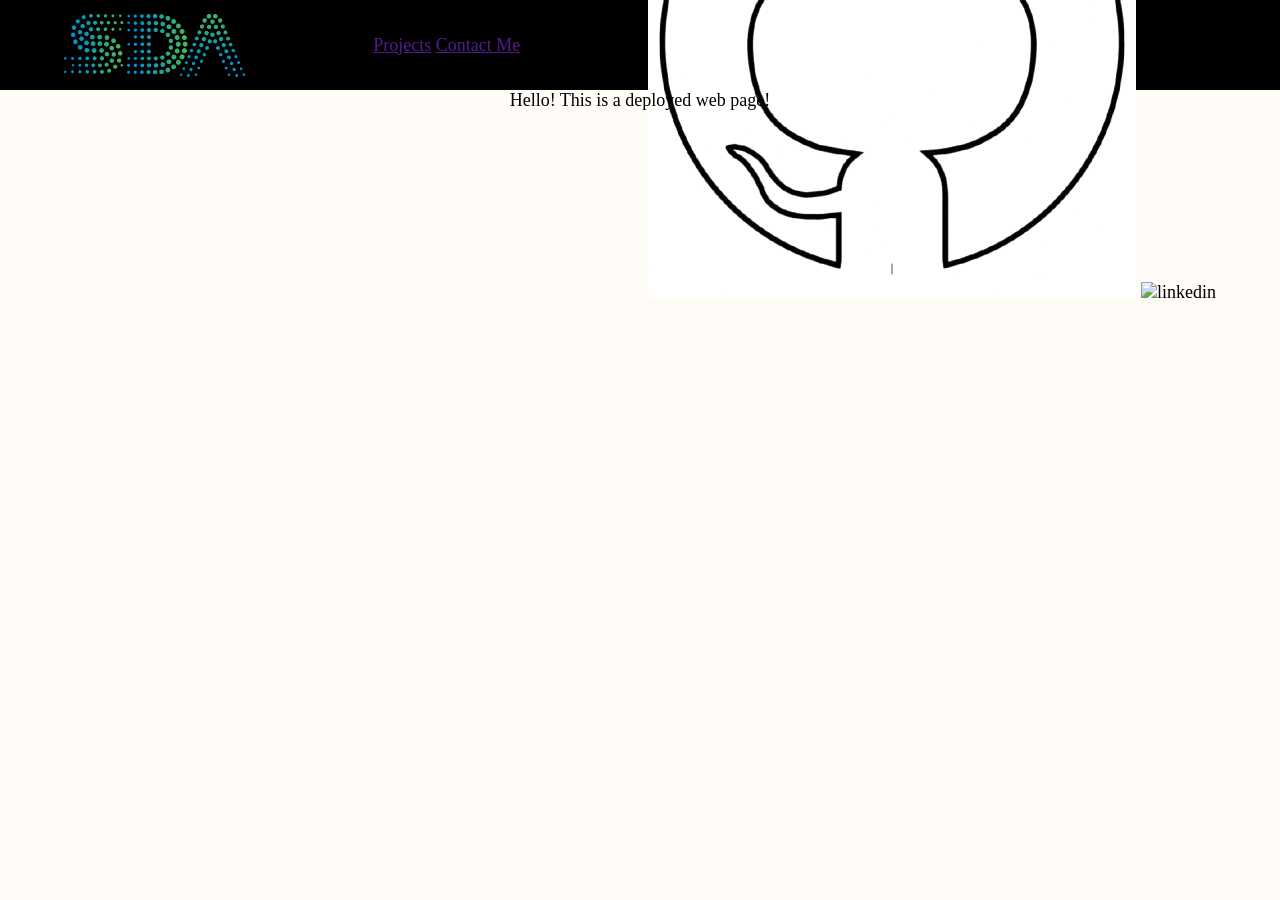
==== index.html @ ac1445d9 "initial" ====
<!DOCTYPE html>
<html lang="en">
<head>
    <meta charset="UTF-8">
    <meta name="viewport" content="width=device-width, initial-scale=1.0">
    <title>Mini Portfolio</title>
    <link rel="stylesheet" href="./css/style.css">
</head>
<body>
    <header>
        <img id="logo" src="./assets/SDA-logo.png" alt="SDA logo">
        <nav>
            <a href="">Projects</a>
            <a href="">Contact Me</a>
        </nav>
        <nav>
            <a href="https//:github.com" target="_blank"><img id="github-logo" src="./assets/github-logo.png"  alt="github"></a>
            <img src="" alt="linkedin">
        </nav>
    </header>
    <div>Hello! This is a deployed web page!</div>
</body>
</html>
---- css/style.css ----
* {
    font-size: large;
    text-align: center;
    margin: 0 auto;
}
body{
    background-color: rgb(255, 252, 248);
    height: 100vh;
}
header{
    display: flex;
    background-color: black;
    height: 10%;
    align-items: center;
}
#logo {
    height: 70%;
    width: auto;
}
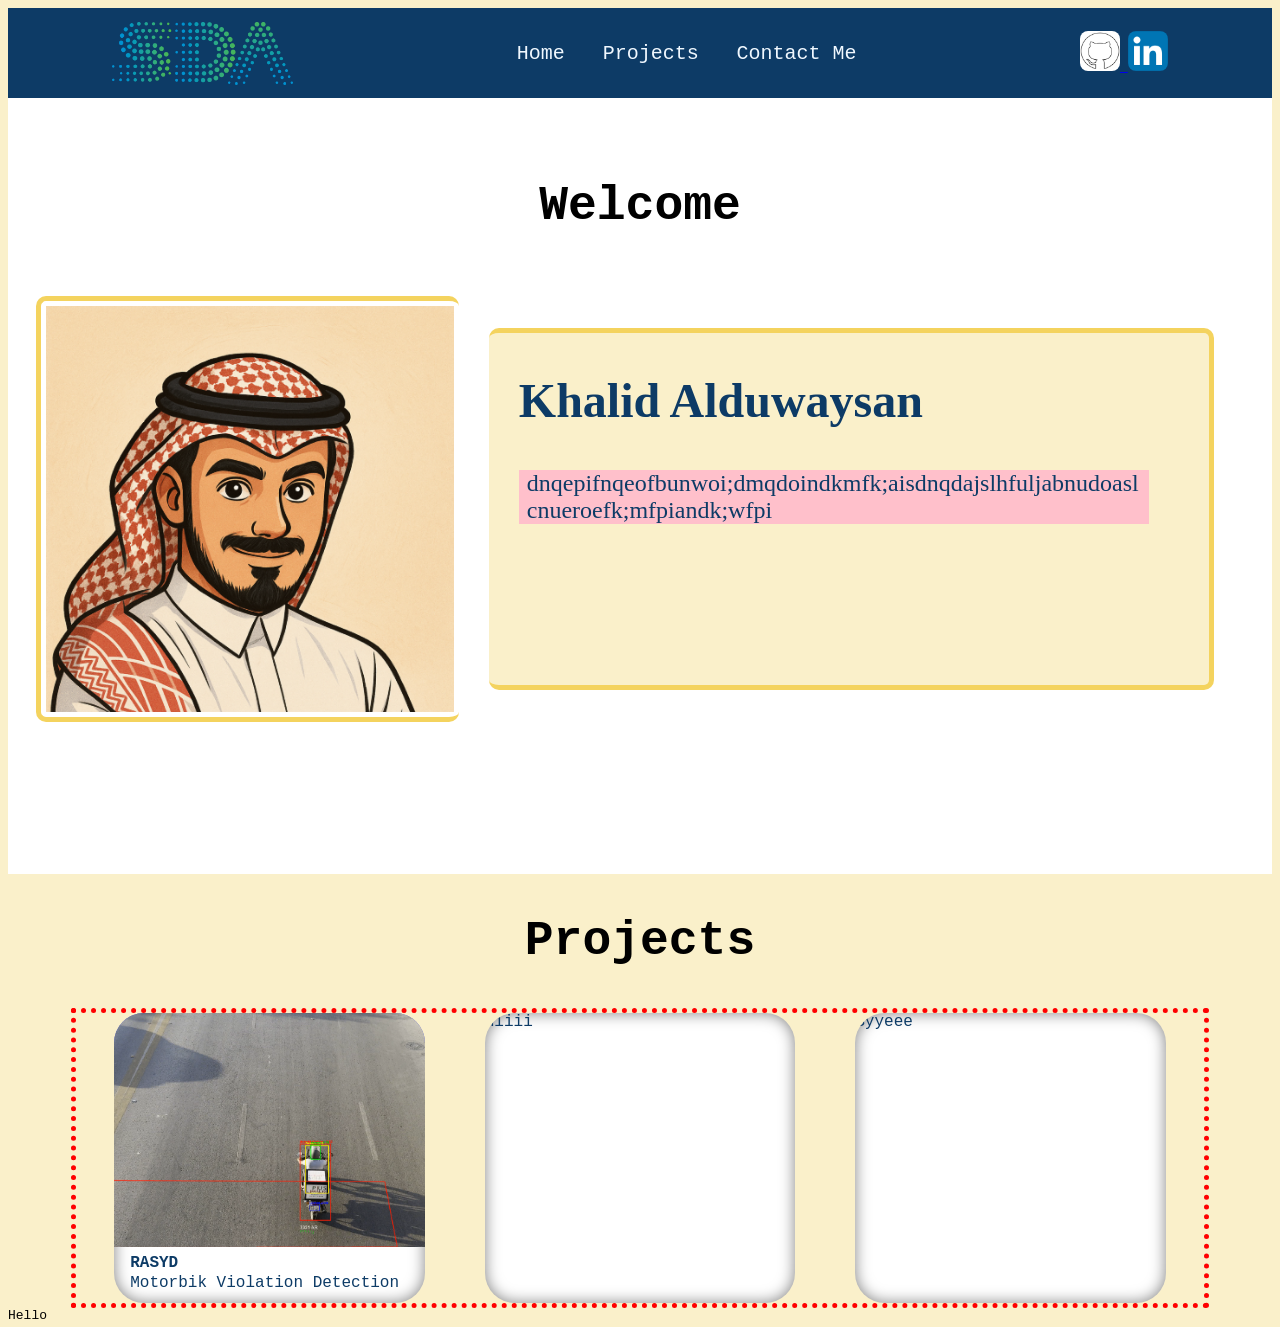
==== commit ceaf586f: "update portfolio" ====
--- a/index.html
+++ b/index.html
@@ -1,23 +1,62 @@
 <!DOCTYPE html>
 <html lang="en">
+
 <head>
     <meta charset="UTF-8">
     <meta name="viewport" content="width=device-width, initial-scale=1.0">
     <title>Mini Portfolio</title>
     <link rel="stylesheet" href="./css/style.css">
 </head>
+
 <body>
     <header>
-        <img id="logo" src="./assets/SDA-logo.png" alt="SDA logo">
-        <nav>
+        <img id="sda-logo" src="./assets/SDA-logo.png" alt="SDA logo">
+        <nav id="about-me">
+            <a href="">Home</a>
             <a href="">Projects</a>
             <a href="">Contact Me</a>
         </nav>
         <nav>
-            <a href="https//:github.com" target="_blank"><img id="github-logo" src="./assets/github-logo.png"  alt="github"></a>
-            <img src="" alt="linkedin">
+            <a href="https://github.com/Duwaysan" target="_blank">
+                <img class="nav-logo" src="./assets/github-logo.png" alt="github">
+            </a>
+            <a href="https://www.linkedin.com/in/kduwaysan/">
+                <img class="nav-logo" src="./assets/linkedin-logo.png" alt="linkedin">
+            </a>
         </nav>
     </header>
-    <div>Hello! This is a deployed web page!</div>
+    <section id="main">
+        <h1>Welcome</h1>
+        <div id="portfolio-container">
+            <img src="./assets/pfp.png" alt="profile">
+            <div id="description-container">
+                <h2>Khalid Alduwaysan</h2>
+                <div>dnqepifnqeofbunwoi;dmqdoindkmfk;aisdnqdajslhfuljabnudoaslcnueroefk;mfpiandk;wfpi</div>
+            </div>
+        </div>
+    </section>
+    <section id="featured">
+        <h2>
+            Projects
+        </h2>
+        <div id="projects-container">
+            <div class="project">
+
+                <img id="rasyd" src="./assets/rasyd.png" alt="Rasyd-project">
+                <div class="project-description">
+                    <h3>RASYD</h3>
+                    <div>Motorbik Violation Detection</div>
+                </div>
+            </div>
+            <div class="project">Hiiii</div>
+            <div class="project">Byyeee</div>
+        </div>
+
+
+    </section>
+    <footer>
+        Hello
+    </footer>
 </body>
+
 </html>
--- a/css/style.css
+++ b/css/style.css
@@ -1,19 +1,144 @@
 * {
-    font-size: large;
+    box-sizing: border-box;
+}
+body {
+    background-color: #FAF0CA;
+    height: 100vh;
+    font-family: monospace;
+}
+
+#main > h1 {
     text-align: center;
-    margin: 0 auto;
 }
-body{
-    background-color: rgb(255, 252, 248);
-    height: 100vh;
-}
-header{
+
+header {
     display: flex;
-    background-color: black;
+    background-color: #0D3B66;
     height: 10%;
     align-items: center;
+    justify-content: space-around;
+
 }
-#logo {
+
+#sda-logo {
     height: 70%;
     width: auto;
 }
+
+#about-me>a {
+    color: aliceblue;
+    margin: 0 15px;
+    text-decoration: none;
+    font-size: 20px;
+}
+
+#website {
+    width: 40px;
+    height: 40px;
+    background-color: aqua;
+}
+
+.nav-logo {
+    width: 40px;
+    height: 40px;
+    /* border: 4px solid rgb(153, 75, 75); */
+    border-radius: 20%
+}
+
+
+#main {
+    padding: 20px 20px 150px 20px ;
+    display: flex;
+    background-color: rgb(255, 255, 255);
+    /* flex-direction: column; */
+    flex-wrap: wrap;
+}
+h1 {
+    font-size: 48px;
+    width: 100%;
+    margin: 5% 0;
+}
+
+img[alt="profile"] {
+    width: 35%;
+    border-radius: 10px;
+    border: 5px solid #F4D35E;
+    border-right: none;
+    padding: 5px;
+}
+
+#portfolio-container {
+    /* margin: ; */
+    width: 100%;
+    display: flex;
+    justify-content: center;
+    align-items: center;
+}
+
+#description-container {
+
+    height: 85%;
+    margin:  30px;
+    padding: 0 60px 0 30px;
+    /* text-align: start; */
+    display: flex;  
+    flex-direction: column;
+    justify-content: start;
+    align-items: start;
+    background-color: #FAF0CA;
+    border-radius: 10px;
+    font-family: 'Times New Roman';
+    border: 5px solid #F4D35E;
+    border-left: none;
+    color: #0D3B66;
+}
+#description-container > h2 {
+    font-size: 48px;
+}
+#description-container > div {
+    /* width: 70%; */
+    font-size: 24px;
+    background-color: pink;
+    word-break: break-word;
+}
+
+#featured > h2 {
+    font-size: 48px;
+    text-align: center;
+    display: flex;
+    align-items: center;
+    flex-direction: column;
+}
+#projects-container{
+    width: 90%;
+    height: 300px;
+    margin: 0 auto;
+    display: grid;
+    grid-template-columns: 1fr 1fr 1fr;
+    grid-template-rows: 1fr;
+    border: 5px dotted red;
+
+}
+
+.project{
+    background-color: #ffffff;
+    padding: 0;
+    margin: 0 30px;
+    /* border: 5px solid grey; */
+    box-shadow: 0 0 10px rgba(0, 0, 0, 0.5);
+    border-radius: 30px;
+    overflow: hidden;
+    box-shadow: inset 0px 0px 15px rgba(0, 0, 0, 0.5);
+    
+}
+.project-description > h3, div{
+    margin: 2px 0;
+    padding: 0 8px;
+    color: #0D3B66;
+    font-size: 16px;
+}
+#rasyd {
+    /* filter: drop-shadow(0 15px 15px rgba(0,0,255,.6)); */
+    width: 100%;
+    box-shadow: inset 0 -60px 120px rgba(0, 0, 255, .9);
+}
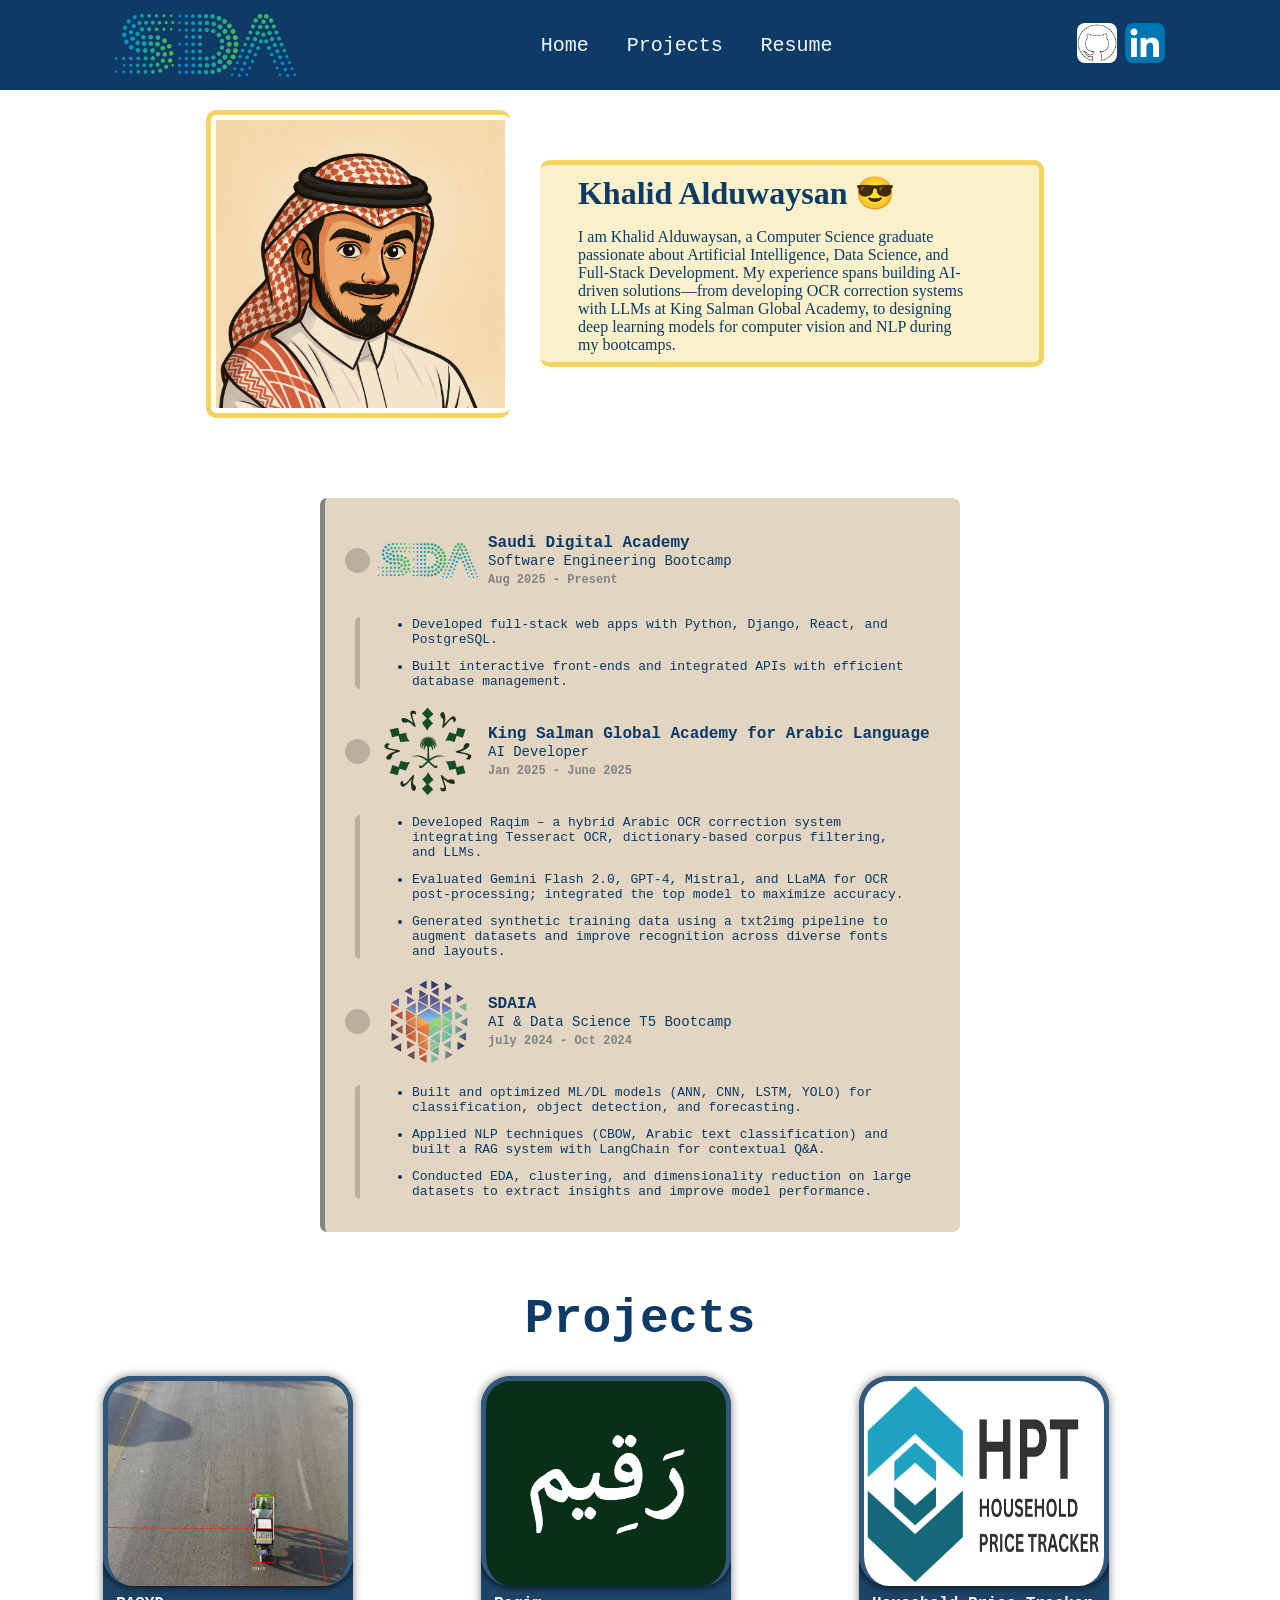
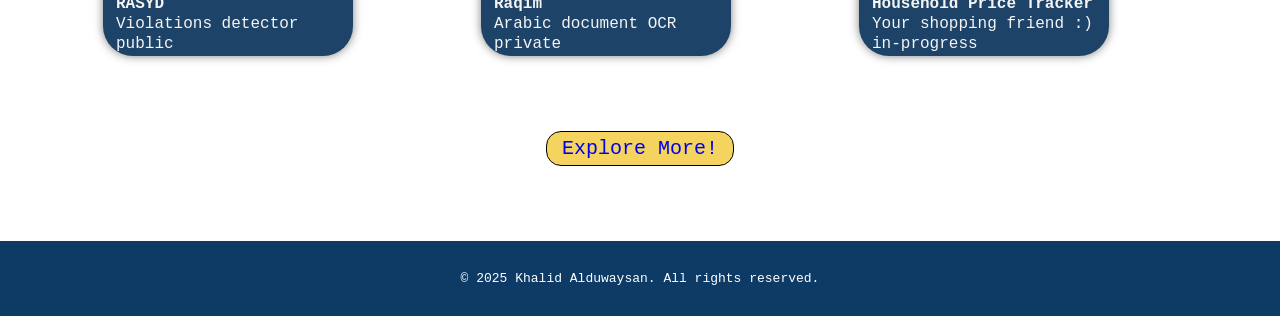
==== commit b4e3d64f: "update portfolio" ====
--- a/index.html
+++ b/index.html
@@ -11,27 +11,112 @@
 <body>
     <header>
         <img id="sda-logo" src="./assets/SDA-logo.png" alt="SDA logo">
-        <nav id="about-me">
-            <a href="">Home</a>
-            <a href="">Projects</a>
-            <a href="">Contact Me</a>
+        <nav id="header">
+            <a href="./index.html">Home</a>
+            <a href="./projects.html">Projects</a>
+            <a href="./assets/khalid-resume.pdf" target="_blank">Resume</a>
         </nav>
         <nav>
             <a href="https://github.com/Duwaysan" target="_blank">
                 <img class="nav-logo" src="./assets/github-logo.png" alt="github">
             </a>
-            <a href="https://www.linkedin.com/in/kduwaysan/">
+            <a href="https://www.linkedin.com/in/kduwaysan/" target="black">
                 <img class="nav-logo" src="./assets/linkedin-logo.png" alt="linkedin">
             </a>
         </nav>
     </header>
     <section id="main">
-        <h1>Welcome</h1>
+        <!-- <h1>Welcome</h1> -->
         <div id="portfolio-container">
             <img src="./assets/pfp.png" alt="profile">
             <div id="description-container">
-                <h2>Khalid Alduwaysan</h2>
-                <div>dnqepifnqeofbunwoi;dmqdoindkmfk;aisdnqdajslhfuljabnudoaslcnueroefk;mfpiandk;wfpi</div>
+                <h2>Khalid Alduwaysan 😎</h2>
+                <div>I am Khalid Alduwaysan, a Computer Science graduate passionate about Artificial Intelligence, Data
+                    Science, and Full-Stack Development. My experience spans building AI-driven solutions—from
+                    developing OCR correction systems with LLMs at King Salman Global Academy, to designing deep
+                    learning models for computer vision and NLP during my bootcamps.</div>
+            </div>
+        </div>
+    </section>
+    <section id="experiences-container">
+        <div class="experience-card">
+            <div class="experience-header">
+                <!-- <div class="experience-header"></div> -->
+                <span class="circle"></span>
+                <img id="experience-logos" src="./assets/SDA-logo.png" alt="sda-logo">
+                <h3 class="experience-title">Saudi Digital Academy  
+                    <br>
+                    <span class="position">Software Engineering Bootcamp</span>
+                    <br>
+                    <span class="dates">Aug 2025 - Present</span>
+                </h3> 
+                  
+            </div>
+            <div class="experience-description">
+                <ul class="custom-bullets">
+                      <li>
+                        Developed full-stack web apps with Python, Django, React, and PostgreSQL.
+                    </li>
+  <li>
+    Built interactive front-ends and integrated APIs with efficient database management.
+
+  </li>
+                </ul>
+            </div>
+        </div>
+        <div class="experience-card">
+            <div class="experience-header">
+                <!-- <div class="experience-header"></div> -->
+                <span class="circle"></span>
+                <img id="experience-logos" src="./assets/ksgafal.png" alt="king-salman-global-academy-for-arabic-language">
+                <h3 class="experience-title">King Salman Global Academy for Arabic Language 
+                                        <br>
+                    <span class="position">AI Developer</span>
+                    <br>
+                    <span class="dates">Jan 2025 - June 2025</span>
+                </h3>
+            </div>
+            <div class="experience-description">
+                <ul class="custom-bullets">
+                    <li>
+                         Developed Raqim – a hybrid Arabic OCR correction system integrating Tesseract OCR, dictionary-based corpus filtering, and LLMs.
+                    </li>
+                    <li>
+                         Evaluated Gemini Flash 2.0, GPT-4, Mistral, and LLaMA for OCR post-processing; integrated the top model to maximize accuracy.
+                    </li>
+                    <li>
+                        Generated synthetic training data using a txt2img pipeline to augment datasets and improve recognition across diverse fonts and layouts.
+                    </li>
+                </ul>
+            </div>
+        </div>
+        <div class="experience-card">
+            <div class="experience-header">
+                <!-- <div class="experience-header"></div> -->
+                <span class="circle"></span>
+                <img id="experience-logos" src="./assets/SDAIA.png" alt="sdaia-logo">
+                <h3 class="experience-title">SDAIA
+                                        <br>
+                    <span class="position">AI & Data Science T5 Bootcamp</span>
+                    <br>
+                    <span class="dates">july 2024 - Oct 2024</span>
+                </h3>
+            </div>
+            <div class="experience-description">
+                <ul class="custom-bullets">
+                    <li>
+    Built and optimized ML/DL models (ANN, CNN, LSTM, YOLO) for classification, object detection, 
+    and forecasting.
+  </li>
+                    <li>
+    Applied NLP techniques (CBOW, Arabic text classification) and built a RAG system with LangChain 
+    for contextual Q&amp;A.
+  </li>
+  <li>
+    Conducted EDA, clustering, and dimensionality reduction on large datasets to extract insights 
+    and improve model performance.
+  </li>
+                </ul>
             </div>
         </div>
     </section>
@@ -40,22 +125,40 @@
             Projects
         </h2>
         <div id="projects-container">
-            <div class="project">
-
-                <img id="rasyd" src="./assets/rasyd.png" alt="Rasyd-project">
+            <a class="project-card" href="https://github.com/Duwaysan/Detect-Violated-Motorbikes-Delivery-RASYD"
+                target="_blank">
+                <img class="project-img" src="./assets/rasyd.png" alt="Rasyd-project">
                 <div class="project-description">
                     <h3>RASYD</h3>
-                    <div>Motorbik Violation Detection</div>
+                    <div>Violations detector</div>
+                    <div class="private">public</div>
+
+                </div>
+            </a>
+            <div class="project-card">
+                <img class="project-img" src="./assets/raqim-project.png" alt="Rasyd-project">
+                <div class="project-description">
+                    <h3>Raqim</h3>
+                    <div>Arabic document OCR</div>
+                    <div class="private">private</div>
                 </div>
             </div>
-            <div class="project">Hiiii</div>
-            <div class="project">Byyeee</div>
+            <div class="project-card">
+                <img class="project-img" id="Household-img" src="./assets/household-price-tracker.png"
+                    alt="household-price-tracker-project">
+                <div class="project-description">
+                    <h3>Household Price Tracker</h3>
+                    <div>Your shopping friend :)</div>
+                    <div class="public">in-progress</div>
+                </div>
+            </div>
         </div>
 
+        <a id="nav-projects" href="./projects.html">Explore More!</a>
 
     </section>
     <footer>
-        Hello
+        &copy; 2025 Khalid Alduwaysan. All rights reserved.
     </footer>
 </body>
 
--- a/css/style.css
+++ b/css/style.css
@@ -1,15 +1,15 @@
 * {
     box-sizing: border-box;
 }
+
 body {
-    background-color: #FAF0CA;
+    background-color: #ffffff;
     height: 100vh;
+    width: 100vw;
     font-family: monospace;
-}
-
-#main > h1 {
-    text-align: center;
-}
+    margin: 0 auto;
+}
+
 
 header {
     display: flex;
@@ -25,18 +25,17 @@
     width: auto;
 }
 
-#about-me>a {
+#header>a {
     color: aliceblue;
     margin: 0 15px;
     text-decoration: none;
     font-size: 20px;
 }
 
-#website {
-    width: 40px;
-    height: 40px;
-    background-color: aqua;
-}
+#main>h1 {
+    text-align: center;
+}
+
 
 .nav-logo {
     width: 40px;
@@ -46,17 +45,28 @@
 }
 
 
+h1 {
+    font-size: 48px;
+    width: 100%;
+    margin: 5% 0;
+}
+
 #main {
-    padding: 20px 20px 150px 20px ;
+    padding: 20px 20px 80px 20px;
     display: flex;
     background-color: rgb(255, 255, 255);
     /* flex-direction: column; */
     flex-wrap: wrap;
 }
-h1 {
-    font-size: 48px;
-    width: 100%;
-    margin: 5% 0;
+
+#portfolio-container {
+    width: 70%;
+    height: auto;
+    margin: 0 auto;
+    display: flex;
+    justify-content: center;
+    align-items: center;
+
 }
 
 img[alt="profile"] {
@@ -67,21 +77,15 @@
     padding: 5px;
 }
 
-#portfolio-container {
-    /* margin: ; */
-    width: 100%;
-    display: flex;
-    justify-content: center;
-    align-items: center;
-}
 
 #description-container {
 
-    height: 85%;
-    margin:  30px;
+    width: 65%;
+    height: auto;
+    margin: 30px;
     padding: 0 60px 0 30px;
     /* text-align: start; */
-    display: flex;  
+    display: flex;
     flex-direction: column;
     justify-content: start;
     align-items: start;
@@ -92,53 +96,224 @@
     border-left: none;
     color: #0D3B66;
 }
-#description-container > h2 {
-    font-size: 48px;
-}
-#description-container > div {
+
+#description-container>h2 {
+    width: 100%;
+    font-size: 200%;
+}
+
+#description-container>div {
     /* width: 70%; */
-    font-size: 24px;
-    background-color: pink;
+    font-size: 100%;
     word-break: break-word;
 }
 
-#featured > h2 {
+#description-container>h2,
+div {
+    margin: 2%;
+}
+
+#experiences-container {
+    background-color: #e2d5c1;
+    width: 50%;
+    height: auto;
+    margin: 0 auto 30px auto;
+    padding: 20px;
+    display: flex;
+    flex-direction: column;
+    justify-content: center;
+    align-items: start;
+    border-radius: 7px;
+    border-left: #848484 solid 5px;
+}
+.circle {
+  display: inline-block;
+  width: 25px;
+  height: 25px;
+  background: #baaf9f;
+  border-radius: 50%;  /* makes it a perfect circle */
+  margin-right: 8px;   /* space between circle and text */
+}
+
+.experience-card {
+    padding:0;
+    margin: 0 auto;
+}
+
+#experience-logos {
+    width: 100px;
+    margin-right: 10px;
+}
+.experience-header {
+    display: flex;
+    align-items: center;  
+    padding:0; 
+    margin: 0 auto;
+}
+.dates {
+    font-size: 12px;
+    color: #848484;
+}
+.experience-description {
+    border-left: 5px solid #baaf9f;
+    border-radius: 5px;
+    margin-left: 10px;
+}
+.experience-title {
+    color: #0D3B66;
+    font-size: 16px;
+}
+.position {
+        color: #0D3B66;
+    font-size: 14px;
+    font-weight: normal;
+}
+.custom-bullets li {
+    margin: 12px;
+    font-size: 13px;
+    color: #0D3B66;
+}
+
+
+#featured {
+    /* background-color: #0D3B66; */
+    padding: 30px 10px 0 10px;
+    display: flex;
+    flex-direction: column;
+    align-items: center;
+    /* justify-content: space-around; */
+}
+#featured>h2 {
+    margin: 0 auto;
     font-size: 48px;
     text-align: center;
     display: flex;
     align-items: center;
     flex-direction: column;
-}
-#projects-container{
+    color: #0D3B66;
+    border-bottom: 3px ;
+}
+
+#projects-container {
     width: 90%;
-    height: 300px;
+    height: 280px;
     margin: 0 auto;
     display: grid;
     grid-template-columns: 1fr 1fr 1fr;
     grid-template-rows: 1fr;
-    border: 5px dotted red;
-
-}
-
-.project{
-    background-color: #ffffff;
+    /* border: 5px dotted red; */
+    margin-top: 30px;
+
+}
+
+.project-card {
+    width: 250px;
+    background-color: #1d4468;
     padding: 0;
     margin: 0 30px;
     /* border: 5px solid grey; */
     box-shadow: 0 0 10px rgba(0, 0, 0, 0.5);
     border-radius: 30px;
     overflow: hidden;
-    box-shadow: inset 0px 0px 15px rgba(0, 0, 0, 0.5);
-    
-}
-.project-description > h3, div{
+    /* box-shadow: inset 0px 0px 15px rgba(0, 0, 0, 0.5); */
+
+}
+
+a {
+    text-decoration: none;
+}
+
+.project-description>h3,
+
+.project-description>div {
     margin: 2px 0;
     padding: 0 8px;
-    color: #0D3B66;
+    color: #f4f4f4;
     font-size: 16px;
-}
+
+}
+
 #rasyd {
     /* filter: drop-shadow(0 15px 15px rgba(0,0,255,.6)); */
     width: 100%;
-    box-shadow: inset 0 -60px 120px rgba(0, 0, 255, .9);
-}+    height: 75%;
+    /* box-shadow: inset 0 -60px 120px rgba(0, 0, 255, .9); */
+}
+
+.project-img {
+    width: 100%;
+    height: 75%;
+  
+    border: 5px solid #31577b;
+    border-bottom:none ;
+    box-shadow: 0 0 10px rgba(0, 0, 0, 1);
+    border-radius: 30px;
+}
+#household-img {
+    width: 100%;
+    height: 75%;
+    /* overflow: ; */
+}
+
+.private {
+    font-size: 12px;
+}
+.public {
+    font-size: 12px;
+}
+#nav-projects {
+    /* display: flex; */
+    margin: 75px;
+    padding: 5px 15px 5px 15px;
+    /* width: 150px; */
+    /* height: 50px; */
+    background-color: lightblue;
+    border-radius: 25%;
+    justify-content: center;
+    align-items: center;
+    border: 1.5px solid black; 
+    font-size: 20px;
+    /* border: 5px solid #F4D35E; */
+    background-color: #F4D35E;
+    border-radius: 15px;
+}
+
+footer {
+    display:flex;
+    width: 100vw;
+    height: 75px;
+    color: white;
+    background-color: #0D3B66;
+    justify-content: center;
+    align-items: center;
+}
+
+/* ###### Project Template ###### */
+#projects-grid-container {
+    margin: 30px auto;
+    display: flex;
+    justify-content: center;
+    flex-direction: column;
+    align-items: center;
+}
+#title-projects {
+    font-size: 20px;
+    border: 5px solid #F4D35E;
+    background-color: #F4D35E;
+    border-radius: 15px;
+
+}
+#projects-bg {
+    display: grid;
+    width: 60%;
+    grid-template-columns: 1.5fr 3fr;
+    grid-template-rows: 1fr*4;
+    /* border: red dotted 5px; */
+}
+
+.projects-images,.project-overview {
+    margin: 10px;
+    padding: 10px;
+    border: 5px solid #F4D35E;
+    border-radius: 5px;
+}
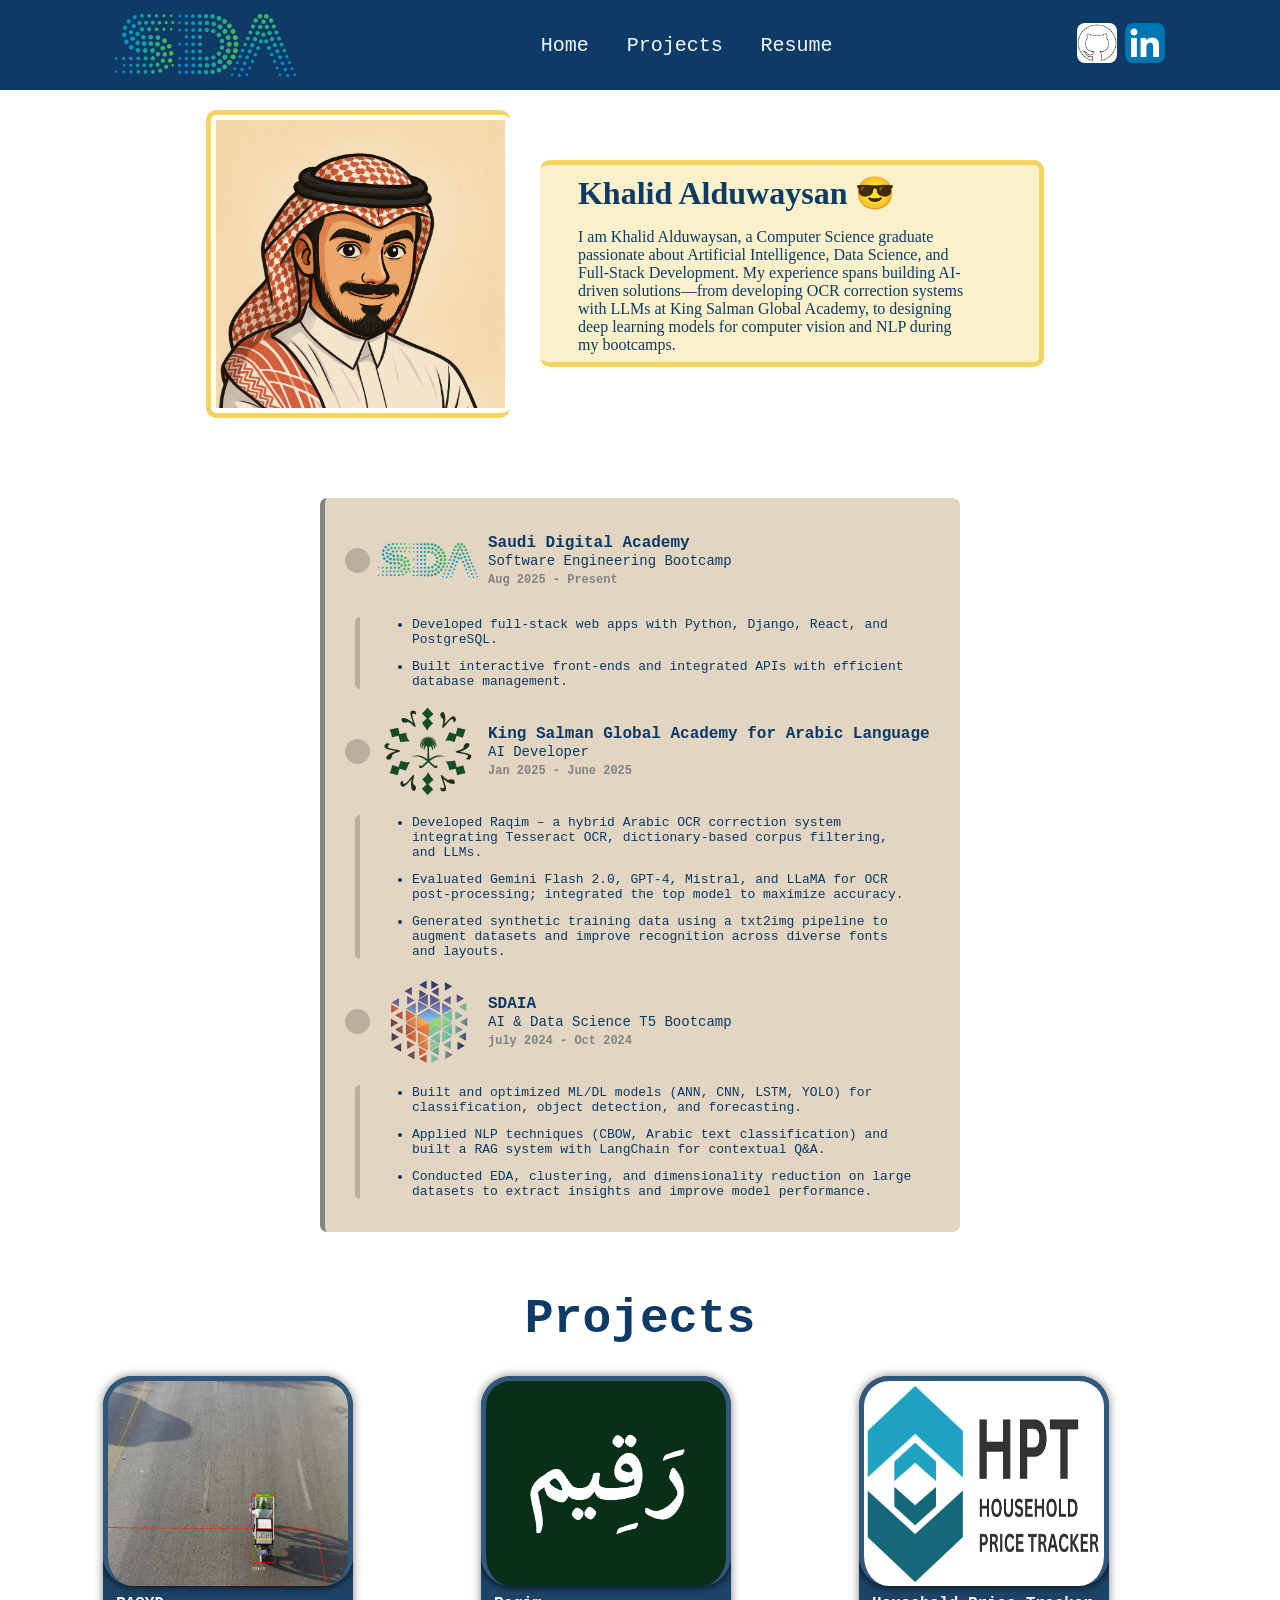
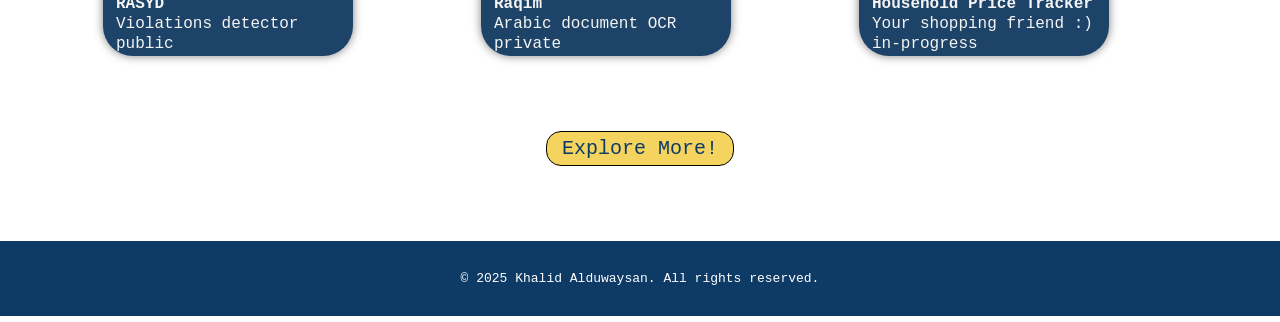
==== commit fb087170: "update portfolio" ====
--- a/index.html
+++ b/index.html
@@ -4,7 +4,7 @@
 <head>
     <meta charset="UTF-8">
     <meta name="viewport" content="width=device-width, initial-scale=1.0">
-    <title>Mini Portfolio</title>
+    <title>Khalid Alduwaysan Portfolio</title>
     <link rel="stylesheet" href="./css/style.css">
 </head>
 
--- a/css/style.css
+++ b/css/style.css
@@ -265,17 +265,14 @@
     /* display: flex; */
     margin: 75px;
     padding: 5px 15px 5px 15px;
-    /* width: 150px; */
-    /* height: 50px; */
-    background-color: lightblue;
     border-radius: 25%;
     justify-content: center;
     align-items: center;
     border: 1.5px solid black; 
     font-size: 20px;
-    /* border: 5px solid #F4D35E; */
     background-color: #F4D35E;
     border-radius: 15px;
+    color: #0D3B66;
 }
 
 footer {
@@ -301,6 +298,8 @@
     border: 5px solid #F4D35E;
     background-color: #F4D35E;
     border-radius: 15px;
+    color: #0D3B66;
+    padding: 5px 15px 5px 15px;
 
 }
 #projects-bg {
